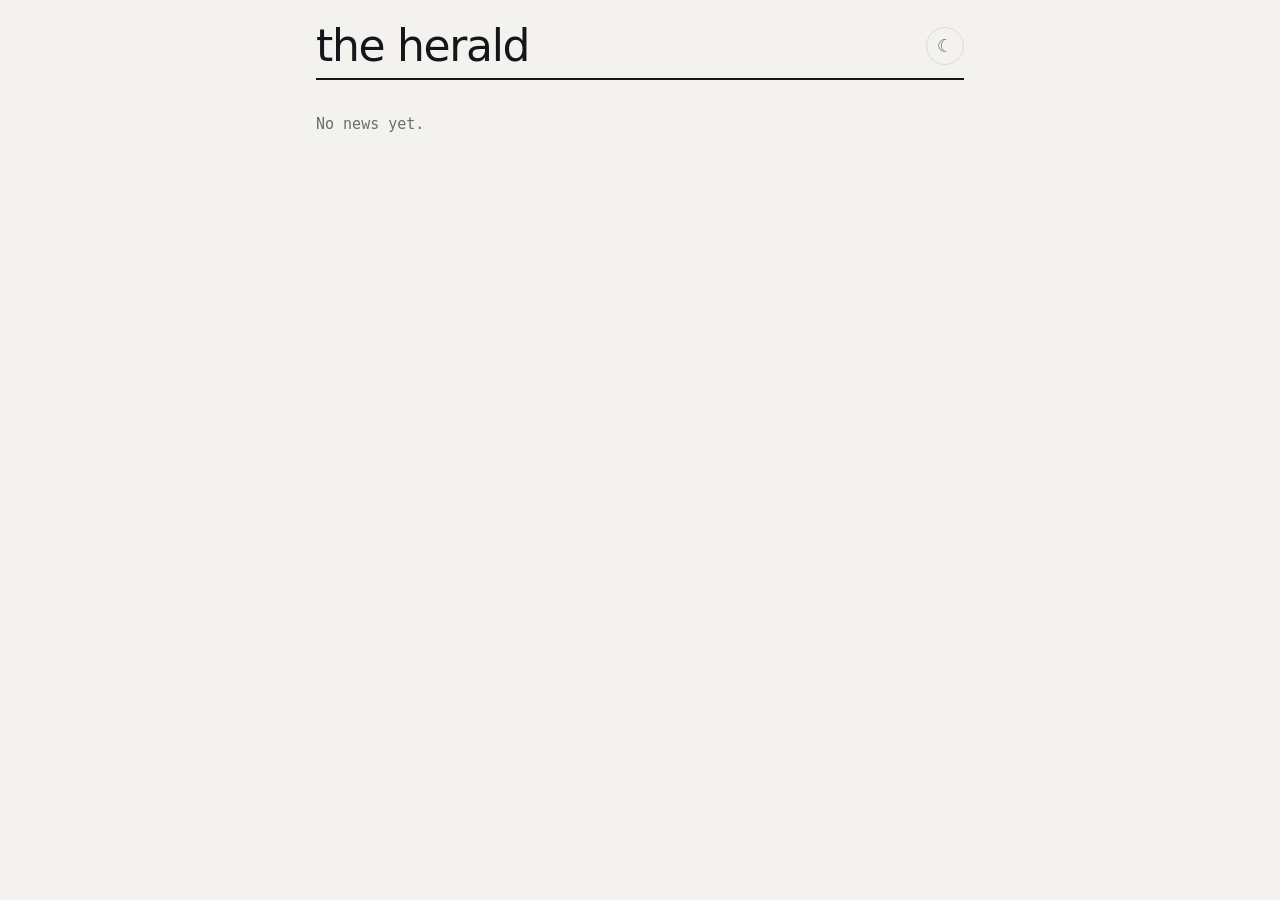
==== index.html @ 9175595a "the herald" ====
<!doctype html>
<html lang="en">
<head>
<meta charset="utf-8">
<meta name="viewport" content="width=device-width, initial-scale=1">
<meta http-equiv="Content-Security-Policy" content="default-src 'self'; style-src 'self' https://fonts.googleapis.com; font-src https://fonts.gstatic.com; form-action 'none'; base-uri 'none'">
<title>the herald</title>
<link rel="preconnect" href="https://fonts.googleapis.com">
<link rel="preconnect" href="https://fonts.gstatic.com" crossorigin>
<link rel="stylesheet" href="https://fonts.googleapis.com/css2?family=Alata&family=Bebas+Neue&family=Roboto:ital,wght@0,400;0,700;1,400&family=Roboto+Mono:wght@400;500&display=swap">
<link rel="stylesheet" href="style.css">
<script src="theme.js"></script>
<script src="site.js" defer></script>
<script src="feed.js" defer></script>
</head>
<body>
<div class="wrap">
  <header>
    <a class="brand" href="./">the herald</a>
    <button class="theme-toggle" id="theme-toggle" type="button" aria-label="Toggle dark mode">☾</button>
  </header>
  <div class="ticker" id="ticker" hidden></div>
  <main id="feed"><p class="empty">Loading…</p></main>
</div>
</body>
</html>
---- style.css ----
/* ---------- fonts ----------*/
:root {
  --font-display: "Bebas Neue", Impact, "Arial Narrow", sans-serif; /* masthead + headlines */
  --font-ui: "Alata", system-ui, sans-serif;                        /* buttons, links, labels */
  --font-body: "Roboto", system-ui, -apple-system, sans-serif;      /* post text */
  --font-mono: ui-monospace, "SF Mono", Menlo, "Roboto Mono", monospace; /* dates, details */
}

/* ---------- colours ----------*/
:root {
  --bg: #f3f2ee; --surface: #ffffff; --fg: #16161a; --muted: #6c6b70; --line: #dddbd4;
  --accent: #d9481e; --accent-fg: #ffffff;
  --err-bg: #fbe0d8; --err-fg: #7a210b; --ok-bg: #dcefe2; --ok-fg: #17462a;
  color-scheme: light;
}
@media (prefers-color-scheme: dark) {
  :root:not([data-theme="light"]) {
    --bg: #101114; --surface: #17191d; --fg: #e8e6e1; --muted: #8d8f96; --line: #272a30;
    --accent: #ff7a4d; --accent-fg: #101114;
    --err-bg: #3d1a12; --err-fg: #ffc9b8; --ok-bg: #15301f; --ok-fg: #bfe8cc;
    color-scheme: dark;
  }
}
:root[data-theme="dark"] {
  --bg: #101114; --surface: #17191d; --fg: #e8e6e1; --muted: #8d8f96; --line: #272a30;
  --accent: #ff7a4d; --accent-fg: #101114;
  --err-bg: #3d1a12; --err-fg: #ffc9b8; --ok-bg: #15301f; --ok-fg: #bfe8cc;
  color-scheme: dark;
}

/* ---------- base ---------- */
* { box-sizing: border-box; }
[hidden] { display: none !important; }
body { margin: 0; background: var(--bg); color: var(--fg);
       font: 17px/1.7 var(--font-body); -webkit-text-size-adjust: 100%; }
.wrap { max-width: 680px; margin: 0 auto; padding: 0 16px 64px; }
a { color: var(--accent); }
p { overflow-wrap: anywhere; }

header { border-bottom: 2px solid var(--fg); padding: 24px 0 10px; margin-bottom: 8px;
         display: flex; justify-content: space-between; align-items: center; gap: 16px; }
header a.brand { font: 44px/1 var(--font-ui); letter-spacing: -.03em;
                 color: var(--fg); text-decoration: none; }
header nav { display: flex; gap: 18px; align-items: center; }
header nav a, .linklike { font: 15px var(--font-ui); color: var(--muted); background: none;
         border: 0; padding: 0; cursor: pointer; text-decoration: none; }
header nav a:hover, .linklike:hover { color: var(--accent); }
.theme-toggle { font: 18px/1 var(--font-ui); color: var(--muted); background: none;
         border: 1px solid var(--line); border-radius: 999px; width: 38px; height: 38px;
         cursor: pointer; flex: none; }
.theme-toggle:hover { color: var(--accent); border-color: var(--accent); }

h1 { font: 32px/1.2 var(--font-ui); letter-spacing: -.01em; margin: 36px 0 6px;
     overflow-wrap: anywhere; }
h2 { font: 30px/1.1 var(--font-display); letter-spacing: .015em; margin: 44px 0 8px; }
.meta { font: 13px var(--font-mono); color: var(--muted); margin-bottom: 18px; }
article { padding: 4px 0 28px; border-bottom: 1px solid var(--line); }
article h1 a { color: var(--fg); text-decoration: none; }
article h1 a:hover { color: var(--accent); }
.empty { color: var(--muted); margin-top: 32px; font-family: var(--font-mono); font-size: 15px; }
.back { font-family: var(--font-ui); }

/* ---------- admin ---------- */
label { display: block; font: 14px var(--font-ui); color: var(--muted); margin: 18px 0 6px; }
input, textarea { width: 100%; font: 16px/1.6 var(--font-body); color: var(--fg); background: var(--surface);
                  border: 1px solid var(--line); border-radius: 8px; padding: 12px; }
input:focus, textarea:focus { outline: 2px solid var(--accent); outline-offset: -1px; border-color: transparent; }
textarea { min-height: 45vh; resize: vertical; }
.help { font: 14px/1.5 var(--font-body); color: var(--muted); }
.buttons { display: flex; gap: 12px; margin-top: 20px; flex-wrap: wrap; }
button.primary, button.secondary { font: 16px var(--font-ui); padding: 11px 24px;
         border-radius: 8px; cursor: pointer; min-height: 44px; }
button.primary { border: 0; background: var(--accent); color: var(--accent-fg); }
button.secondary { border: 1px solid var(--line); background: transparent; color: var(--fg); }
button:disabled { opacity: .5; cursor: progress; }
.notice { padding: 10px 14px; border-radius: 8px; font: 15px var(--font-ui); margin-top: 20px; }
.notice.error { background: var(--err-bg); color: var(--err-fg); }
.notice.ok { background: var(--ok-bg); color: var(--ok-fg); }

ul.manage { list-style: none; padding: 0; margin: 0; }
ul.manage li { display: flex; align-items: center; gap: 10px; padding: 12px 0;
               border-bottom: 1px solid var(--line); }
ul.manage .info { flex: 1; min-width: 0; }
ul.manage .info a { display: block; overflow: hidden; text-overflow: ellipsis; white-space: nowrap;
                    font: 16px var(--font-ui); color: var(--fg); text-decoration: none; }
ul.manage .info span { font: 12px var(--font-mono); color: var(--muted); }
ul.manage button { font: 14px var(--font-ui); color: var(--accent); background: none;
         border: 1px solid var(--line); border-radius: 8px; padding: 8px 12px; min-height: 40px; cursor: pointer; }

@media (max-width: 420px) {
  header a.brand { font-size: 36px; }
  h1 { font-size: 27px; }
}
.header-right { display: flex; gap: 18px; align-items: center; }

/* ---------- announcement crawl ---------- */
.ticker { display: flex; align-items: stretch; margin: 14px 0 4px; border-radius: 6px; overflow: hidden;
          background: var(--fg); color: var(--bg); font: 15px/1.2 var(--font-ui); }
.ticker-label { flex: none; display: flex; align-items: center; padding: 9px 12px 7px;
                font: 19px/1 var(--font-display); letter-spacing: .06em;
                background: var(--accent); color: var(--accent-fg); }
.ticker-viewport { flex: 1; min-width: 0; overflow: hidden; display: flex; align-items: center;
                   mask-image: linear-gradient(90deg, transparent, #000 14px, #000 calc(100% - 14px), transparent); }
.ticker-track { display: flex; width: max-content; animation: crawl var(--duration, 20s) linear infinite; }
.ticker:hover .ticker-track { animation-play-state: paused; }
.ticker-group { display: flex; flex: none; }
.ticker-item { white-space: nowrap; padding: 0 1.4em; }
.ticker-item::before { content: "●"; color: var(--accent); font-size: .7em; margin-right: 1.2em; vertical-align: .15em; }
@keyframes crawl { to { transform: translateX(-50%); } }


@media (prefers-reduced-motion: reduce) {
  .ticker-track { animation: none; width: auto; flex-direction: column; padding: 8px 0; }
  .ticker-group[aria-hidden] { display: none; }
  .ticker-group { flex-direction: column; gap: 4px; }
  .ticker-item { white-space: normal; padding: 0 14px; }
  .ticker-item::before { margin-right: .6em; }
}

.ticker-until { font: 12px var(--font-mono); color: var(--muted); }
ul.manage .info strong { display: block; font: 16px var(--font-ui); font-weight: normal; overflow-wrap: anywhere; }
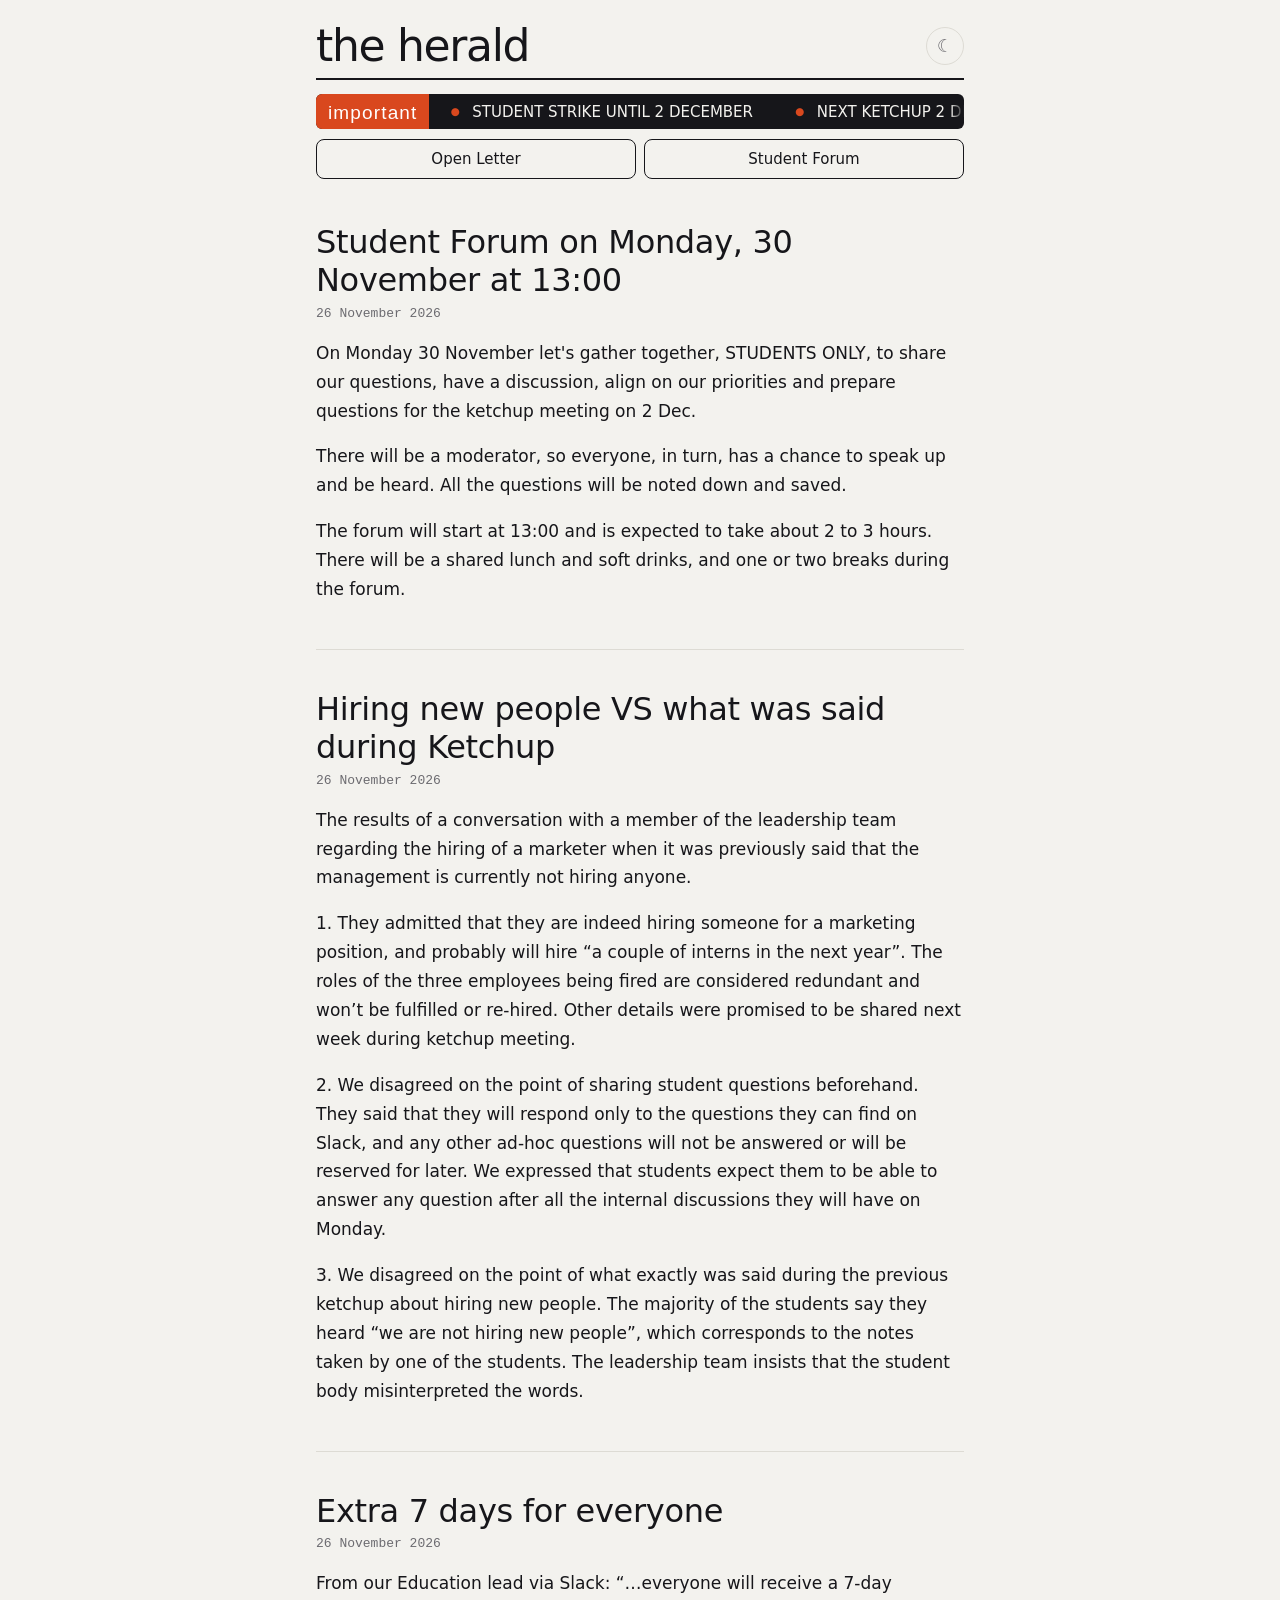
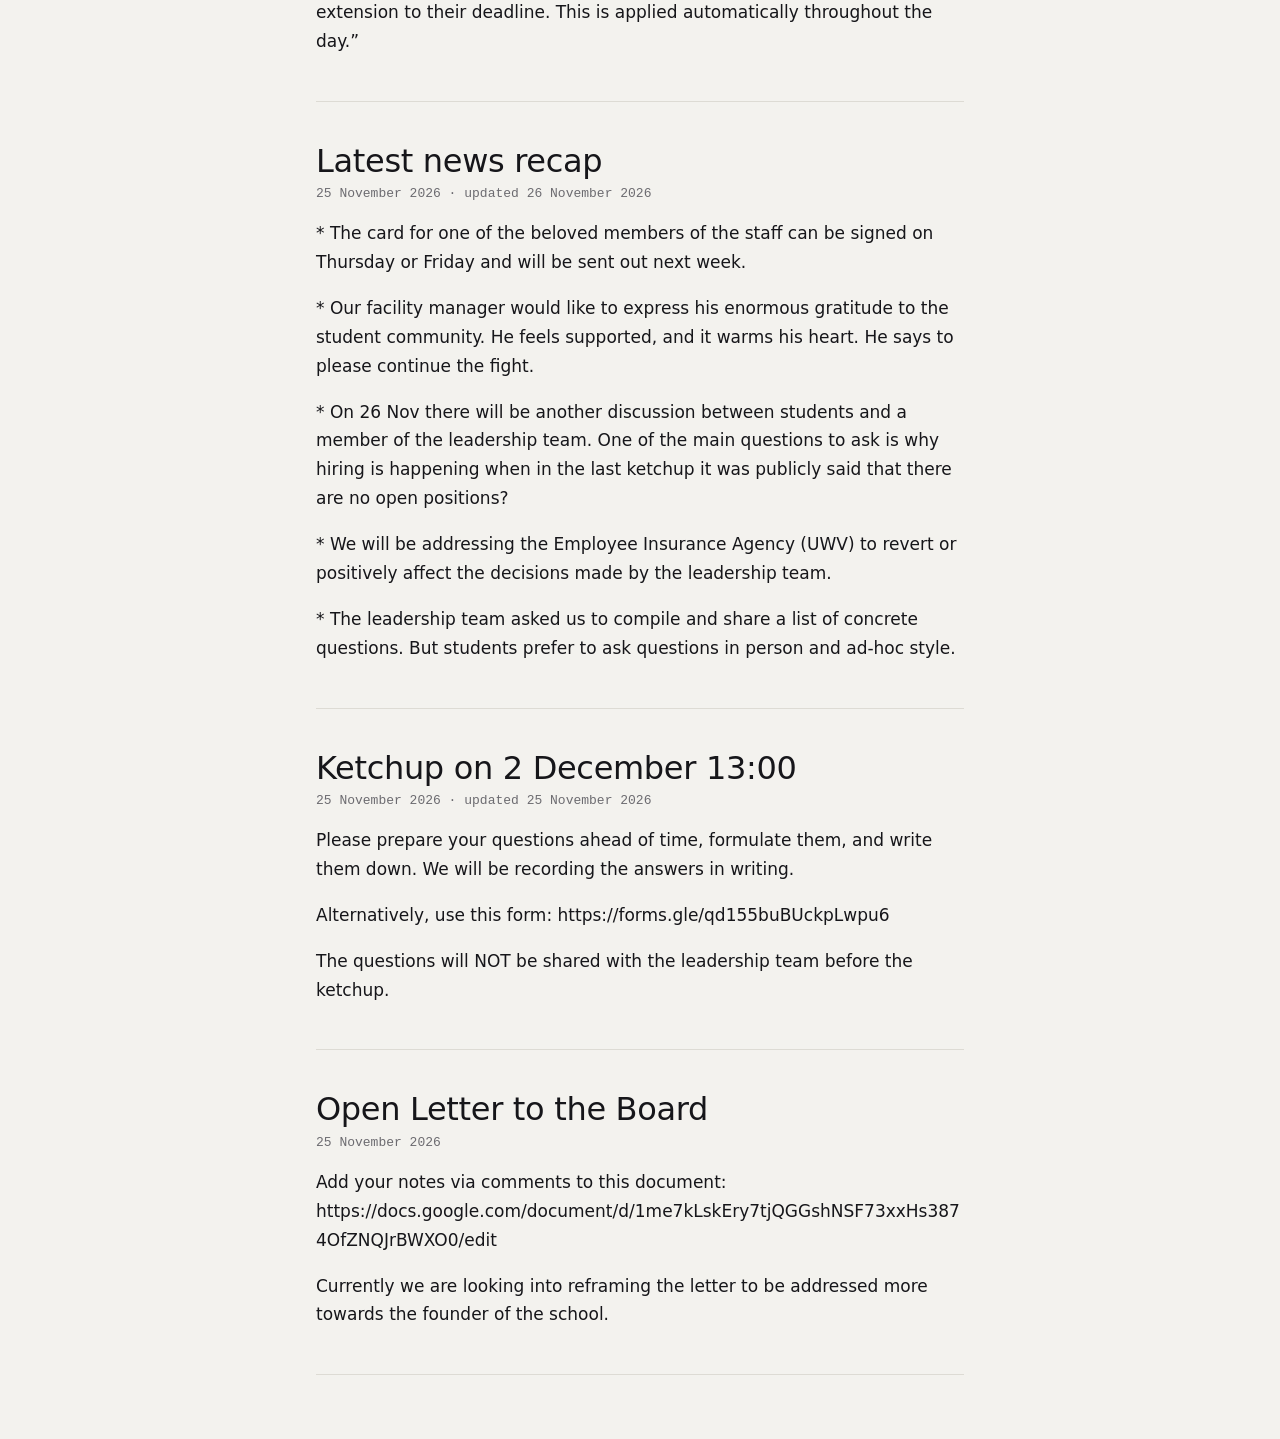
==== commit f7fdfa72: "pins above the feed" ====
--- a/index.html
+++ b/index.html
@@ -20,6 +20,7 @@
     <button class="theme-toggle" id="theme-toggle" type="button" aria-label="Toggle dark mode">☾</button>
   </header>
   <div class="ticker" id="ticker" hidden></div>
+  <nav class="pins" id="pins" aria-label="Important links" hidden></nav>
   <main id="feed"><p class="empty">Loading…</p></main>
 </div>
 </body>
--- a/style.css
+++ b/style.css
@@ -119,3 +119,14 @@
 
 .ticker-until { font: 12px var(--font-mono); color: var(--muted); }
 ul.manage .info strong { display: block; font: 16px var(--font-ui); font-weight: normal; overflow-wrap: anywhere; }
+
+/* ---------- pinned links ---------- */
+.pins { display: flex; gap: 8px; margin: 10px 0 4px; }
+.pins a { flex: 1 1 0; min-width: 0; text-align: center; padding: 10px 12px;
+          font: 15px/1.2 var(--font-ui); color: var(--fg); text-decoration: none;
+          border: 1.5px solid var(--fg); border-radius: 8px;
+          white-space: nowrap; overflow: hidden; text-overflow: ellipsis; }
+.pins a:hover, .pins a[aria-current="page"] { background: var(--accent); border-color: var(--accent); color: var(--accent-fg); }
+ul.manage li { flex-wrap: wrap; }
+ul.manage .info { flex-basis: 100%; }
+@media (min-width: 520px) { ul.manage li { flex-wrap: nowrap; } ul.manage .info { flex-basis: auto; } }
